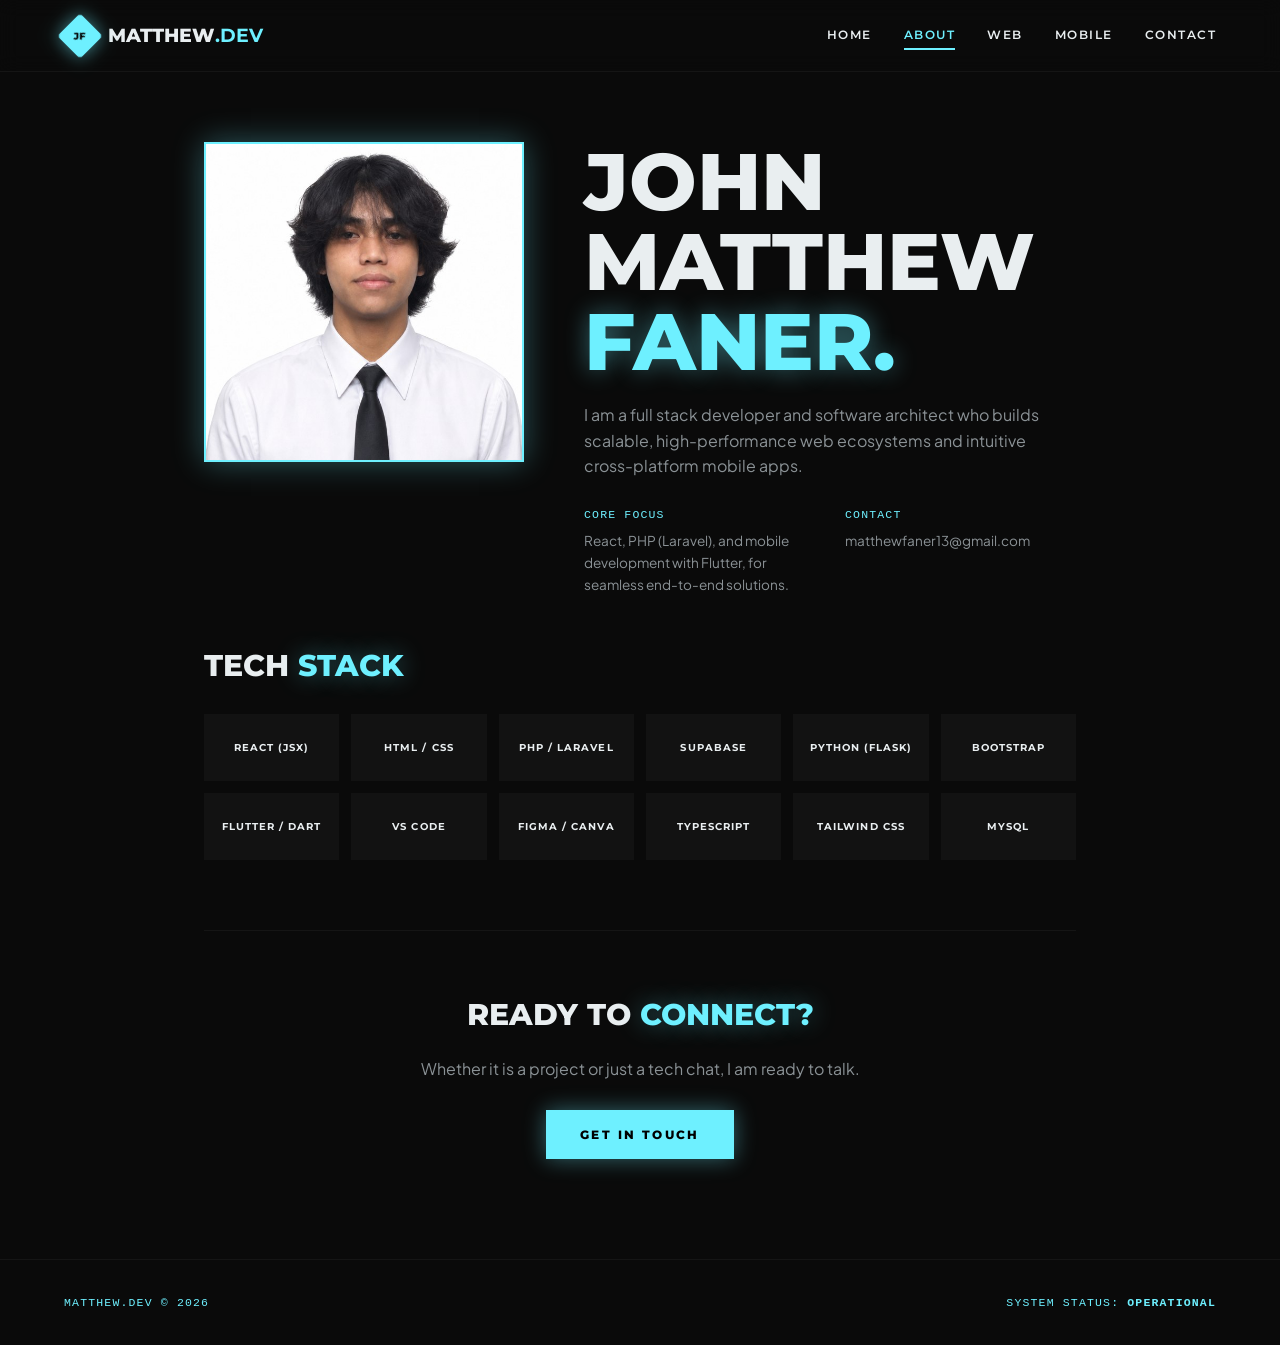
==== about.html @ 90d9ef7f "Initial portfolio" ====
<!doctype html><html lang="en"><head><meta charset="utf-8"><meta name="viewport" content="width=device-width,initial-scale=1"><title>About | Matthew.dev</title><link rel="preconnect" href="https://fonts.googleapis.com"><link href="https://fonts.googleapis.com/css2?family=Montserrat:wght@600;700;800&family=Plus+Jakarta+Sans:wght@400;600&display=swap" rel="stylesheet"><link rel="stylesheet" href="css/style.css"></head><body><main><div class="wrap"><div class="about"><img src="assets/profile.jpg" alt="John Matthew Faner"><div><h1>John Matthew <em>Faner.</em></h1><p>I am a full stack developer and software architect who builds scalable, high-performance web ecosystems and intuitive cross-platform mobile apps.</p><div class="two"><div><span class="mono">Core focus</span><p>React, PHP (Laravel), and mobile development with Flutter, for seamless end-to-end solutions.</p></div><div><span class="mono">Contact</span><p>matthewfaner13@gmail.com</p></div></div></div></div><h2>Tech <em>stack</em></h2><div class="stack"><div>React (JSX)</div><div>HTML / CSS</div><div>PHP / Laravel</div><div>Supabase</div><div>Python (Flask)</div><div>Bootstrap</div><div>Flutter / Dart</div><div>VS Code</div><div>Figma / Canva</div><div>TypeScript</div><div>Tailwind CSS</div><div>MySQL</div></div><div class="cta"><h2>Ready to <em>connect?</em></h2><p>Whether it is a project or just a tech chat, I am ready to talk.</p><a class="btn" href="contact.html">Get in touch</a></div></div></main><script src="js/main.js"></script></body></html>
---- css/style.css ----
:root{--c:#6ef0ff;--bg:#0a0a0a;--p:#121212;--t:#e9eef0;--m:#8b9296;--l:#1e2a2d}
*{box-sizing:border-box;margin:0}html{scroll-behavior:smooth}
body{background:var(--bg);color:var(--t);font:400 16px/1.6 'Plus Jakarta Sans',sans-serif}
h1,h2,h3,.logo,.btn,nav a{font-family:Montserrat,sans-serif}
a{color:inherit;text-decoration:none}:focus-visible{outline:2px solid var(--c);outline-offset:3px}
header{position:fixed;inset:0 0 auto;z-index:20;height:72px;display:flex;justify-content:space-between;align-items:center;padding:0 5vw;background:#0a0a0acc;backdrop-filter:blur(10px);border-bottom:1px solid #151515}
.logo{font-weight:800;font-size:1.2rem;display:flex;align-items:center;gap:12px}.logo b{color:var(--c)}
.logo i{width:32px;height:32px;background:var(--c);transform:rotate(45deg);display:grid;place-items:center;box-shadow:0 0 18px #6ef0ff88;border-radius:4px}
.logo i s{transform:rotate(-45deg);color:#000;font:800 .6rem Montserrat;text-decoration:none}
nav{display:flex;gap:2rem}nav a{font-size:.78rem;font-weight:600;letter-spacing:.12em;text-transform:uppercase;padding:4px 0;border-bottom:2px solid transparent;transition:.2s}
nav a:hover,nav a.on{color:var(--c);border-color:var(--c)}
main{padding-top:72px;min-height:100vh}.wrap{max-width:1000px;margin:auto;padding:0 5vw}
h1{font-size:clamp(2.6rem,7vw,5rem);font-weight:800;line-height:1;text-transform:uppercase}h1 em,h2 em{font-style:normal;color:var(--c);text-shadow:0 0 24px #6ef0ff66}
h2{font-size:1.9rem;font-weight:800;text-transform:uppercase;margin-bottom:1rem}
.btn{display:inline-block;background:var(--c);color:#000;border:0;padding:15px 34px;font-weight:800;font-size:.75rem;letter-spacing:.2em;text-transform:uppercase;cursor:pointer;box-shadow:0 0 22px #6ef0ff66;transition:.2s}.btn:hover{box-shadow:0 0 40px #6ef0ffcc;transform:translateY(-2px)}
.btn.o{background:var(--p);color:var(--c);border:1px solid var(--c)}
.mono,.tag{font:500 .72rem 'Courier New',monospace;color:var(--c);letter-spacing:.1em;text-transform:uppercase}
.split{position:relative;display:grid;grid-template-columns:1fr 1fr;padding:0 4vw 120px}
.split:before{content:"";position:absolute;left:50%;top:0;bottom:0;width:2px;background:var(--c);box-shadow:0 0 14px var(--c)}
.col{padding:40px 2vw}.col:first-child{padding-right:190px}.col:last-child{padding-left:190px}
.col>h2{font-size:.95rem;letter-spacing:.2em;color:var(--c)}
.card{display:block;background:var(--p);border:1px solid #1a1a1a;padding:28px;margin-bottom:28px;opacity:.5;transition:.3s}
.split:hover .card{opacity:.3}.split .card:hover,.split .card:focus-visible{opacity:1;border-color:var(--c);box-shadow:0 0 30px #6ef0ff33;transform:translateY(-4px)}
.card h3{font-size:1.6rem;font-weight:800;text-transform:uppercase;margin:14px 0 6px}.card p{color:var(--m);font-size:.9rem}
.mock{height:150px;margin:18px 0;background:linear-gradient(135deg,#0d1c1f,#050505);border:1px solid var(--l);display:grid;place-items:center;font:800 1.3rem Montserrat;color:#6ef0ff40;text-transform:uppercase;transition:.3s}
.card:hover .mock{color:var(--c);border-color:var(--c)}
.chips{display:flex;gap:8px;flex-wrap:wrap}.chips span{border:1px solid #2a2a2a;padding:3px 10px;font-size:.68rem;color:var(--m);letter-spacing:.08em}
.me{position:fixed;z-index:10;left:50%;top:50%;transform:translate(-50%,-45%);width:290px;background:#0a0a0a;border:2px solid var(--c);box-shadow:0 0 40px #6ef0ff55,inset 0 0 30px #6ef0ff18;padding:26px;text-align:center}
.me img{width:104px;height:104px;border-radius:50%;object-fit:cover;border:3px solid var(--c);box-shadow:0 0 18px #6ef0ff88}
.me h3{font-size:1.1rem;font-weight:800;text-transform:uppercase;margin:12px 0 2px}.me h3 em{font-style:normal;color:var(--c)}
.me ul{list-style:none;text-align:left;font-size:.8rem;color:#c9d0d3;margin:16px 0;display:grid;gap:8px}.me .btn{width:100%;padding:13px}
.about{display:grid;grid-template-columns:320px 1fr;gap:60px;padding:70px 0 40px;align-items:start}
.about img{width:100%;aspect-ratio:1;object-fit:cover;border:2px solid var(--c);box-shadow:0 0 30px #6ef0ff55}
.about p{color:var(--m);margin:20px 0}.two{display:grid;grid-template-columns:1fr 1fr;gap:30px}.two p{font-size:.85rem;margin:6px 0}
.stack{display:grid;grid-template-columns:repeat(auto-fill,minmax(130px,1fr));gap:12px;margin:24px 0 70px}
.stack div{background:var(--p);padding:26px 8px;text-align:center;font:700 .65rem Montserrat;letter-spacing:.1em;text-transform:uppercase;border:1px solid transparent;transition:.2s}
.stack div:hover{border-color:var(--c);color:var(--c);box-shadow:0 0 20px #6ef0ff33}
.cta{text-align:center;padding:60px 0 100px;border-top:1px solid #151515}.cta p{color:var(--m);margin:12px 0 28px}
.ph{padding:90px 0 50px;background:linear-gradient(#0d1c1f,#0a0a0a)}.ph p{max-width:560px;color:#aab2b5;margin-top:20px}
.tag{background:var(--c);color:#000;padding:3px 10px;display:inline-block;margin-bottom:14px}
.meta{display:grid;grid-template-columns:repeat(4,1fr);gap:20px;padding:36px 0;border-block:1px solid #151515}.meta b{display:block;font:700 1rem Montserrat;text-transform:uppercase}
.scope{display:grid;grid-template-columns:1fr 300px;gap:60px;padding:60px 0}.scope p{color:var(--m);margin-bottom:18px}
.scope li{list-style:none;padding:6px 0 6px 26px;position:relative;color:#bcc3c6;font-size:.9rem}.scope li:before{content:"✓";position:absolute;left:0;color:var(--c)}
.arch{border:1px solid var(--l);padding:22px;margin-bottom:20px}.arch div{display:flex;justify-content:space-between;padding:10px 0;font:700 .85rem Montserrat;text-transform:uppercase}
.pn{display:flex;justify-content:space-between;padding:30px 0;border-top:1px solid #151515;font:700 .7rem Montserrat;letter-spacing:.15em}.pn a:hover{color:var(--c)}
.ct{display:grid;grid-template-columns:1fr 1fr;gap:80px;padding:90px 0;align-items:center}
.ct p{color:var(--m);margin:24px 0}.ln{display:flex;gap:18px;align-items:center;margin:20px 0}.ln i{width:56px;height:56px;background:var(--p);display:grid;place-items:center;color:var(--c);font:800 1rem Montserrat;font-style:normal}.ln span{display:block}.ln b{font:600 1.1rem Montserrat}
form{border:1px solid var(--l);padding:46px;display:grid;gap:22px;box-shadow:inset 0 0 40px #6ef0ff0a}
label{display:grid;gap:8px}input,textarea{background:#141414;border:0;border-bottom:2px solid transparent;color:var(--t);padding:15px;font:600 .8rem 'Plus Jakarta Sans';letter-spacing:.08em;transition:.2s}input:focus,textarea:focus{outline:0;border-color:var(--c);background:#171c1d}
footer{border-top:1px solid #151515;padding:36px 5vw;display:flex;justify-content:space-between;flex-wrap:wrap;gap:12px;color:#5d6468}.ok{color:var(--c)}
@media(max-width:1000px){.wrap.ct{padding-inline:5vw}.split{grid-template-columns:1fr}.split:before{display:none}.col:first-child,.col:last-child{padding:20px 0}.me{position:static;transform:none;margin:100px auto 10px}.card,.split:hover .card{opacity:1}.about,.scope,.ct{grid-template-columns:1fr}.meta{grid-template-columns:1fr 1fr}nav{gap:1rem}.logo span{display:none}}
@media(prefers-reduced-motion:reduce){*{transition:none!important}}
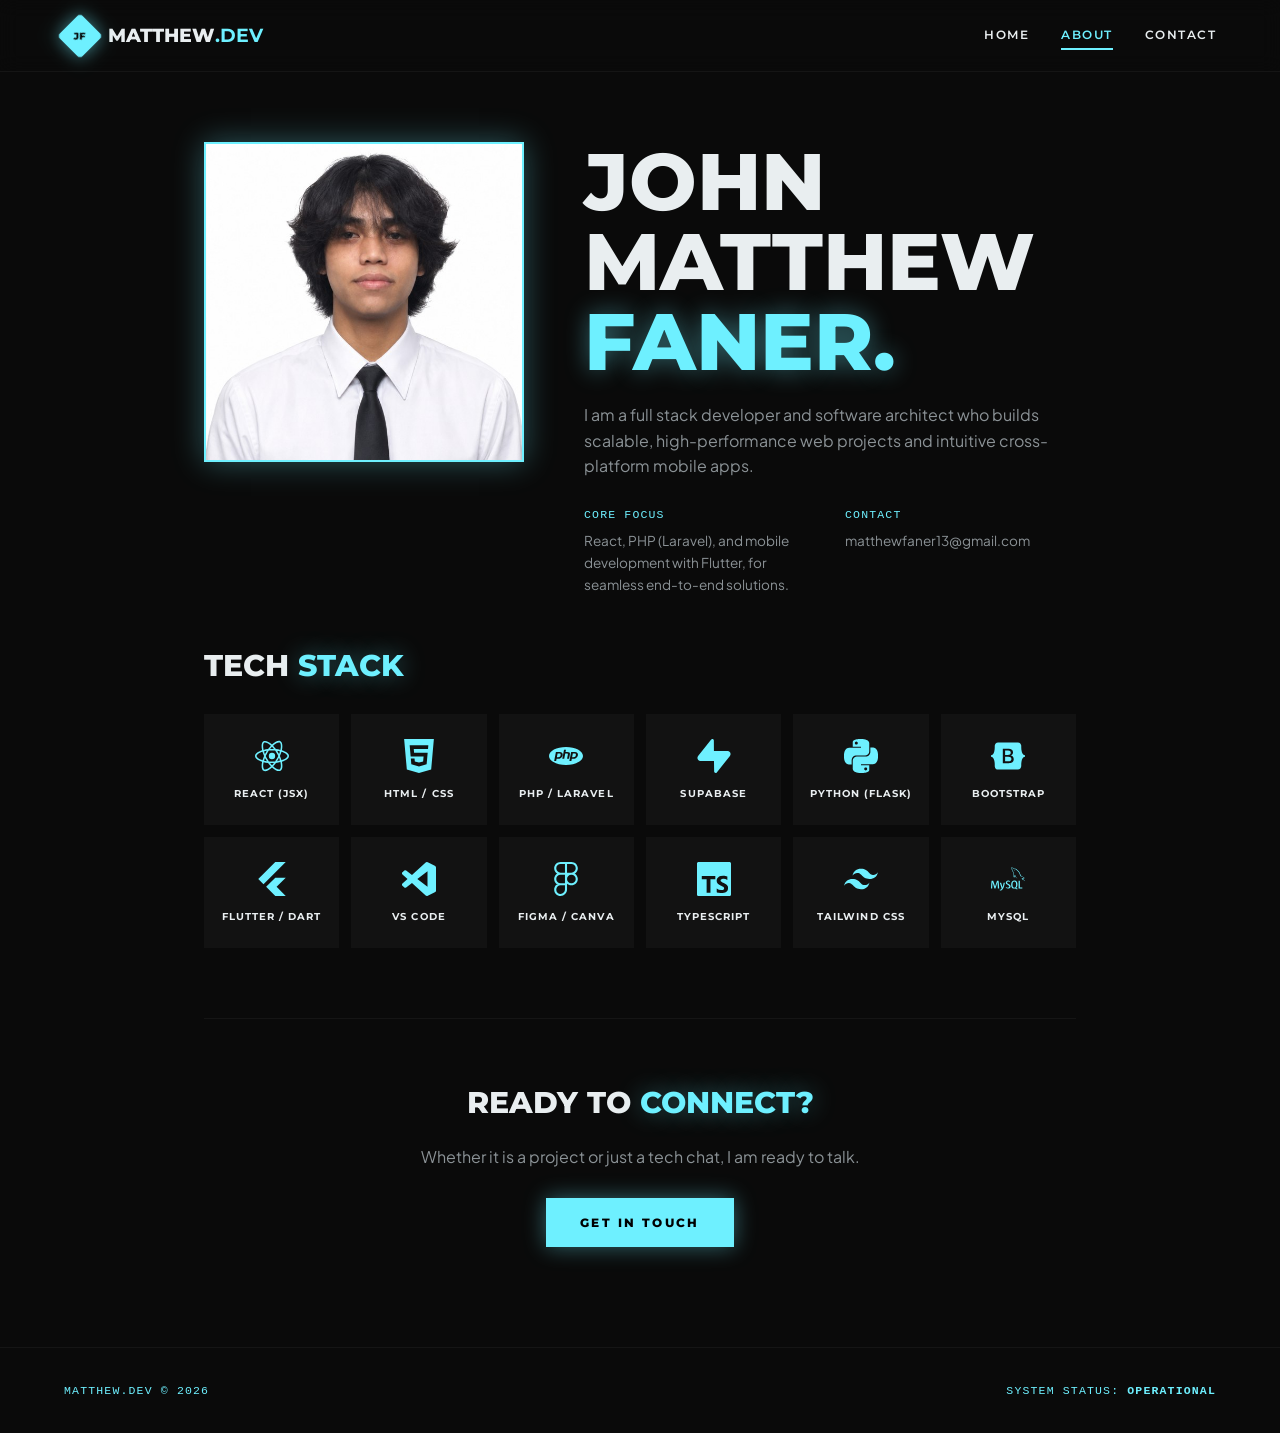
==== commit 3bdf6477: "Add iPhone frames, project images, update project details" ====
--- a/about.html
+++ b/about.html
@@ -1 +1 @@
-<!doctype html><html lang="en"><head><meta charset="utf-8"><meta name="viewport" content="width=device-width,initial-scale=1"><title>About | Matthew.dev</title><link rel="preconnect" href="https://fonts.googleapis.com"><link href="https://fonts.googleapis.com/css2?family=Montserrat:wght@600;700;800&family=Plus+Jakarta+Sans:wght@400;600&display=swap" rel="stylesheet"><link rel="stylesheet" href="css/style.css"></head><body><main><div class="wrap"><div class="about"><img src="assets/profile.jpg" alt="John Matthew Faner"><div><h1>John Matthew <em>Faner.</em></h1><p>I am a full stack developer and software architect who builds scalable, high-performance web ecosystems and intuitive cross-platform mobile apps.</p><div class="two"><div><span class="mono">Core focus</span><p>React, PHP (Laravel), and mobile development with Flutter, for seamless end-to-end solutions.</p></div><div><span class="mono">Contact</span><p>matthewfaner13@gmail.com</p></div></div></div></div><h2>Tech <em>stack</em></h2><div class="stack"><div>React (JSX)</div><div>HTML / CSS</div><div>PHP / Laravel</div><div>Supabase</div><div>Python (Flask)</div><div>Bootstrap</div><div>Flutter / Dart</div><div>VS Code</div><div>Figma / Canva</div><div>TypeScript</div><div>Tailwind CSS</div><div>MySQL</div></div><div class="cta"><h2>Ready to <em>connect?</em></h2><p>Whether it is a project or just a tech chat, I am ready to talk.</p><a class="btn" href="contact.html">Get in touch</a></div></div></main><script src="js/main.js"></script></body></html>+<!doctype html><html lang="en"><head><meta charset="utf-8"><meta name="viewport" content="width=device-width,initial-scale=1"><title>About | Matthew.dev</title><link rel="preconnect" href="https://fonts.googleapis.com"><link href="https://fonts.googleapis.com/css2?family=Montserrat:wght@600;700;800&family=Plus+Jakarta+Sans:wght@400;600&display=swap" rel="stylesheet"><link rel="stylesheet" href="css/style.css"></head><body><main><div class="wrap"><div class="about"><img src="assets/profile.jpg" alt="John Matthew Faner"><div><h1>John Matthew <em>Faner.</em></h1><p>I am a full stack developer and software architect who builds scalable, high-performance web projects and intuitive cross-platform mobile apps.</p><div class="two"><div><span class="mono">Core focus</span><p>React, PHP (Laravel), and mobile development with Flutter, for seamless end-to-end solutions.</p></div><div><span class="mono">Contact</span><p>matthewfaner13@gmail.com</p></div></div></div></div><h2>Tech <em>stack</em></h2><div class="stack"><div><img src="assets/icons/react.svg" alt="" width="34" height="34">React (JSX)</div><div><img src="assets/icons/html5.svg" alt="" width="34" height="34">HTML / CSS</div><div><img src="assets/icons/php.svg" alt="" width="34" height="34">PHP / Laravel</div><div><img src="assets/icons/supabase.svg" alt="" width="34" height="34">Supabase</div><div><img src="assets/icons/python.svg" alt="" width="34" height="34">Python (Flask)</div><div><img src="assets/icons/bootstrap.svg" alt="" width="34" height="34">Bootstrap</div><div><img src="assets/icons/flutter.svg" alt="" width="34" height="34">Flutter / Dart</div><div><img src="assets/icons/vscode.svg" alt="" width="34" height="34">VS Code</div><div><img src="assets/icons/figma.svg" alt="" width="34" height="34">Figma / Canva</div><div><img src="assets/icons/typescript.svg" alt="" width="34" height="34">TypeScript</div><div><img src="assets/icons/tailwindcss.svg" alt="" width="34" height="34">Tailwind CSS</div><div><img src="assets/icons/mysql.svg" alt="" width="34" height="34">MySQL</div></div><div class="cta"><h2>Ready to <em>connect?</em></h2><p>Whether it is a project or just a tech chat, I am ready to talk.</p><a class="btn" href="contact.html">Get in touch</a></div></div></main><script src="js/main.js"></script></body></html>
--- a/css/style.css
+++ b/css/style.css
@@ -22,8 +22,8 @@
 .card{display:block;background:var(--p);border:1px solid #1a1a1a;padding:28px;margin-bottom:28px;opacity:.5;transition:.3s}
 .split:hover .card{opacity:.3}.split .card:hover,.split .card:focus-visible{opacity:1;border-color:var(--c);box-shadow:0 0 30px #6ef0ff33;transform:translateY(-4px)}
 .card h3{font-size:1.6rem;font-weight:800;text-transform:uppercase;margin:14px 0 6px}.card p{color:var(--m);font-size:.9rem}
-.mock{height:150px;margin:18px 0;background:linear-gradient(135deg,#0d1c1f,#050505);border:1px solid var(--l);display:grid;place-items:center;font:800 1.3rem Montserrat;color:#6ef0ff40;text-transform:uppercase;transition:.3s}
-.card:hover .mock{color:var(--c);border-color:var(--c)}
+.mock{position:relative;overflow:hidden;height:150px;margin:18px 0;background:linear-gradient(135deg,#0d1c1f,#050505);border:1px solid var(--l);display:grid;place-items:center;font:800 1.3rem Montserrat;color:#6ef0ff40;text-transform:uppercase;transition:.3s}
+.mock img{position:absolute;inset:0;width:100%;height:100%;object-fit:cover;opacity:.55;transition:.3s}.card:hover .mock img{opacity:1}.card:hover .mock{color:var(--c);border-color:var(--c)}
 .chips{display:flex;gap:8px;flex-wrap:wrap}.chips span{border:1px solid #2a2a2a;padding:3px 10px;font-size:.68rem;color:var(--m);letter-spacing:.08em}
 .me{position:fixed;z-index:10;left:50%;top:50%;transform:translate(-50%,-45%);width:290px;background:#0a0a0a;border:2px solid var(--c);box-shadow:0 0 40px #6ef0ff55,inset 0 0 30px #6ef0ff18;padding:26px;text-align:center}
 .me img{width:104px;height:104px;border-radius:50%;object-fit:cover;border:3px solid var(--c);box-shadow:0 0 18px #6ef0ff88}
@@ -33,10 +33,10 @@
 .about img{width:100%;aspect-ratio:1;object-fit:cover;border:2px solid var(--c);box-shadow:0 0 30px #6ef0ff55}
 .about p{color:var(--m);margin:20px 0}.two{display:grid;grid-template-columns:1fr 1fr;gap:30px}.two p{font-size:.85rem;margin:6px 0}
 .stack{display:grid;grid-template-columns:repeat(auto-fill,minmax(130px,1fr));gap:12px;margin:24px 0 70px}
-.stack div{background:var(--p);padding:26px 8px;text-align:center;font:700 .65rem Montserrat;letter-spacing:.1em;text-transform:uppercase;border:1px solid transparent;transition:.2s}
-.stack div:hover{border-color:var(--c);color:var(--c);box-shadow:0 0 20px #6ef0ff33}
+.stack div{display:grid;justify-items:center;gap:14px;background:var(--p);padding:24px 8px;text-align:center;font:700 .65rem Montserrat;letter-spacing:.1em;text-transform:uppercase;border:1px solid transparent;transition:.2s}
+.stack img{width:34px;height:34px}.ln:hover b{color:var(--c)}.stack div:hover{border-color:var(--c);color:var(--c);box-shadow:0 0 20px #6ef0ff33}
 .cta{text-align:center;padding:60px 0 100px;border-top:1px solid #151515}.cta p{color:var(--m);margin:12px 0 28px}
-.ph{padding:90px 0 50px;background:linear-gradient(#0d1c1f,#0a0a0a)}.ph p{max-width:560px;color:#aab2b5;margin-top:20px}
+.ph{position:relative;overflow:hidden;min-height:440px;display:flex;align-items:flex-end;padding:90px 0 50px;background:linear-gradient(#0d1c1f,#0a0a0a)}.ph>img{position:absolute;inset:0;width:100%;height:100%;object-fit:cover;object-position:top;opacity:.4}.ph:after{content:"";position:absolute;inset:0;background:linear-gradient(#0a0a0a55,#0a0a0a 95%)}.ph .wrap{position:relative;z-index:1;width:100%}.ph p{max-width:560px;color:#aab2b5;margin-top:20px}
 .tag{background:var(--c);color:#000;padding:3px 10px;display:inline-block;margin-bottom:14px}
 .meta{display:grid;grid-template-columns:repeat(4,1fr);gap:20px;padding:36px 0;border-block:1px solid #151515}.meta b{display:block;font:700 1rem Montserrat;text-transform:uppercase}
 .scope{display:grid;grid-template-columns:1fr 300px;gap:60px;padding:60px 0}.scope p{color:var(--m);margin-bottom:18px}
@@ -50,3 +50,11 @@
 footer{border-top:1px solid #151515;padding:36px 5vw;display:flex;justify-content:space-between;flex-wrap:wrap;gap:12px;color:#5d6468}.ok{color:var(--c)}
 @media(max-width:1000px){.wrap.ct{padding-inline:5vw}.split{grid-template-columns:1fr}.split:before{display:none}.col:first-child,.col:last-child{padding:20px 0}.me{position:static;transform:none;margin:100px auto 10px}.card,.split:hover .card{opacity:1}.about,.scope,.ct{grid-template-columns:1fr}.meta{grid-template-columns:1fr 1fr}nav{gap:1rem}.logo span{display:none}}
 @media(prefers-reduced-motion:reduce){*{transition:none!important}}
+.phone{width:210px;aspect-ratio:9/19;margin:22px auto;border:7px solid #1c1c1e;border-radius:38px;background:#000;position:relative;overflow:hidden;box-shadow:0 0 0 2px #2c3a3d,0 0 30px #6ef0ff22;transition:.3s}
+.phone:before{content:"";position:absolute;top:8px;left:50%;transform:translateX(-50%);width:62px;height:18px;background:#000;border-radius:12px;z-index:3}
+.phone:after{content:"";position:absolute;bottom:6px;left:50%;transform:translateX(-50%);width:70px;height:4px;background:#ffffff80;border-radius:4px;z-index:3}
+.screen{position:absolute;inset:0;display:grid;place-items:center;background:linear-gradient(160deg,#0d1c1f,#050505);font:800 .9rem Montserrat;color:#6ef0ff40;text-transform:uppercase}
+.screen img{position:absolute;inset:0;width:100%;height:100%;object-fit:cover;object-position:top}
+.card:hover .phone{box-shadow:0 0 0 2px var(--c),0 0 40px #6ef0ff55}
+.ph.mob{padding:100px 0 60px}.ph.mob .wrap{display:flex;justify-content:space-between;align-items:center;gap:40px}.ph.mob .phone{width:230px;margin:0;flex:none}
+@media(max-width:700px){.ph.mob .wrap{flex-direction:column;align-items:flex-start}}
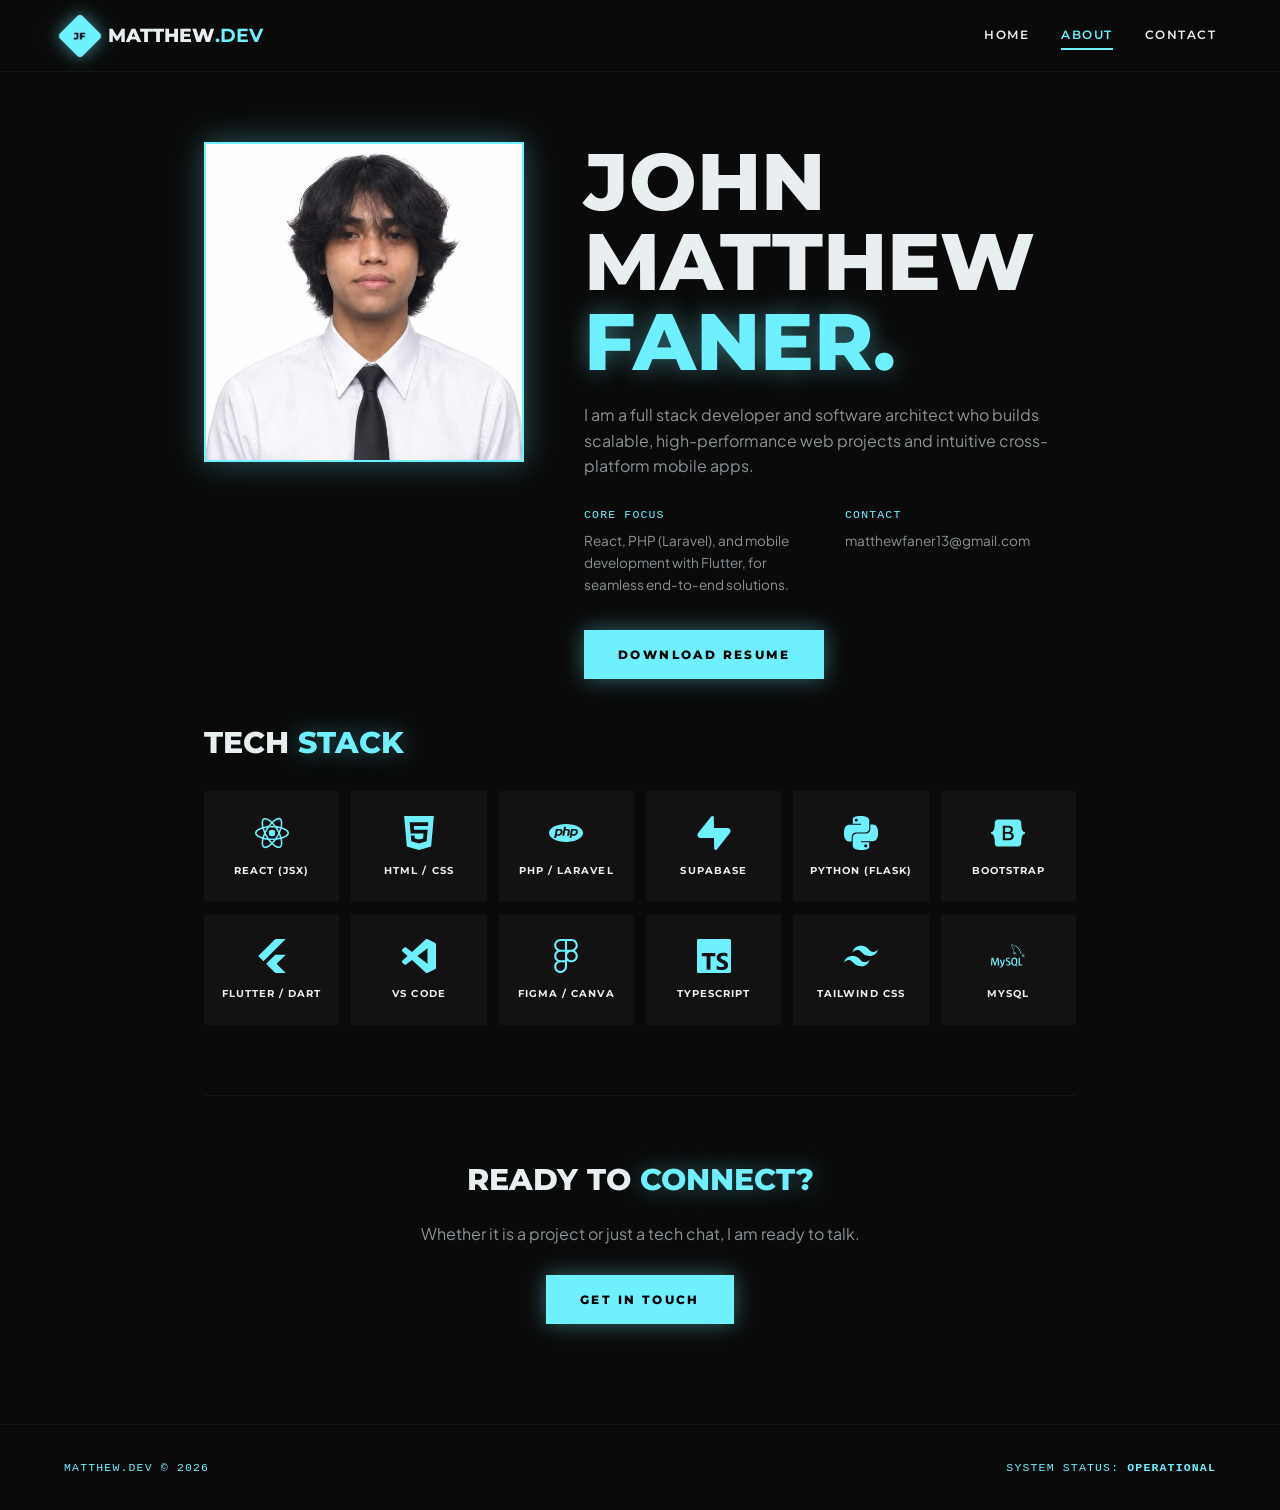
==== commit 608d54f5: "Add resume download button" ====
--- a/about.html
+++ b/about.html
@@ -1 +1 @@
-<!doctype html><html lang="en"><head><meta charset="utf-8"><meta name="viewport" content="width=device-width,initial-scale=1"><title>About | Matthew.dev</title><link rel="preconnect" href="https://fonts.googleapis.com"><link href="https://fonts.googleapis.com/css2?family=Montserrat:wght@600;700;800&family=Plus+Jakarta+Sans:wght@400;600&display=swap" rel="stylesheet"><link rel="stylesheet" href="css/style.css"></head><body><main><div class="wrap"><div class="about"><img src="assets/profile.jpg" alt="John Matthew Faner"><div><h1>John Matthew <em>Faner.</em></h1><p>I am a full stack developer and software architect who builds scalable, high-performance web projects and intuitive cross-platform mobile apps.</p><div class="two"><div><span class="mono">Core focus</span><p>React, PHP (Laravel), and mobile development with Flutter, for seamless end-to-end solutions.</p></div><div><span class="mono">Contact</span><p>matthewfaner13@gmail.com</p></div></div></div></div><h2>Tech <em>stack</em></h2><div class="stack"><div><img src="assets/icons/react.svg" alt="" width="34" height="34">React (JSX)</div><div><img src="assets/icons/html5.svg" alt="" width="34" height="34">HTML / CSS</div><div><img src="assets/icons/php.svg" alt="" width="34" height="34">PHP / Laravel</div><div><img src="assets/icons/supabase.svg" alt="" width="34" height="34">Supabase</div><div><img src="assets/icons/python.svg" alt="" width="34" height="34">Python (Flask)</div><div><img src="assets/icons/bootstrap.svg" alt="" width="34" height="34">Bootstrap</div><div><img src="assets/icons/flutter.svg" alt="" width="34" height="34">Flutter / Dart</div><div><img src="assets/icons/vscode.svg" alt="" width="34" height="34">VS Code</div><div><img src="assets/icons/figma.svg" alt="" width="34" height="34">Figma / Canva</div><div><img src="assets/icons/typescript.svg" alt="" width="34" height="34">TypeScript</div><div><img src="assets/icons/tailwindcss.svg" alt="" width="34" height="34">Tailwind CSS</div><div><img src="assets/icons/mysql.svg" alt="" width="34" height="34">MySQL</div></div><div class="cta"><h2>Ready to <em>connect?</em></h2><p>Whether it is a project or just a tech chat, I am ready to talk.</p><a class="btn" href="contact.html">Get in touch</a></div></div></main><script src="js/main.js"></script></body></html>+<!doctype html><html lang="en"><head><meta charset="utf-8"><meta name="viewport" content="width=device-width,initial-scale=1"><title>About | Matthew.dev</title><link rel="preconnect" href="https://fonts.googleapis.com"><link href="https://fonts.googleapis.com/css2?family=Montserrat:wght@600;700;800&family=Plus+Jakarta+Sans:wght@400;600&display=swap" rel="stylesheet"><link rel="stylesheet" href="css/style.css"></head><body><main><div class="wrap"><div class="about"><img src="assets/profile.jpg" alt="John Matthew Faner"><div><h1>John Matthew <em>Faner.</em></h1><p>I am a full stack developer and software architect who builds scalable, high-performance web projects and intuitive cross-platform mobile apps.</p><div class="two"><div><span class="mono">Core focus</span><p>React, PHP (Laravel), and mobile development with Flutter, for seamless end-to-end solutions.</p></div><div><span class="mono">Contact</span><p>matthewfaner13@gmail.com</p></div></div><a class="btn" style="margin-top:28px" href="assets/resume.pdf" download="John-Matthew-Faner-Resume.pdf">Download resume</a></div></div><h2>Tech <em>stack</em></h2><div class="stack"><div><img src="assets/icons/react.svg" alt="" width="34" height="34">React (JSX)</div><div><img src="assets/icons/html5.svg" alt="" width="34" height="34">HTML / CSS</div><div><img src="assets/icons/php.svg" alt="" width="34" height="34">PHP / Laravel</div><div><img src="assets/icons/supabase.svg" alt="" width="34" height="34">Supabase</div><div><img src="assets/icons/python.svg" alt="" width="34" height="34">Python (Flask)</div><div><img src="assets/icons/bootstrap.svg" alt="" width="34" height="34">Bootstrap</div><div><img src="assets/icons/flutter.svg" alt="" width="34" height="34">Flutter / Dart</div><div><img src="assets/icons/vscode.svg" alt="" width="34" height="34">VS Code</div><div><img src="assets/icons/figma.svg" alt="" width="34" height="34">Figma / Canva</div><div><img src="assets/icons/typescript.svg" alt="" width="34" height="34">TypeScript</div><div><img src="assets/icons/tailwindcss.svg" alt="" width="34" height="34">Tailwind CSS</div><div><img src="assets/icons/mysql.svg" alt="" width="34" height="34">MySQL</div></div><div class="cta"><h2>Ready to <em>connect?</em></h2><p>Whether it is a project or just a tech chat, I am ready to talk.</p><a class="btn" href="contact.html">Get in touch</a></div></div></main><script src="js/main.js"></script></body></html>
--- a/css/style.css
+++ b/css/style.css
@@ -38,7 +38,7 @@
 .cta{text-align:center;padding:60px 0 100px;border-top:1px solid #151515}.cta p{color:var(--m);margin:12px 0 28px}
 .ph{position:relative;overflow:hidden;min-height:440px;display:flex;align-items:flex-end;padding:90px 0 50px;background:linear-gradient(#0d1c1f,#0a0a0a)}.ph>img{position:absolute;inset:0;width:100%;height:100%;object-fit:cover;object-position:top;opacity:.4}.ph:after{content:"";position:absolute;inset:0;background:linear-gradient(#0a0a0a55,#0a0a0a 95%)}.ph .wrap{position:relative;z-index:1;width:100%}.ph p{max-width:560px;color:#aab2b5;margin-top:20px}
 .tag{background:var(--c);color:#000;padding:3px 10px;display:inline-block;margin-bottom:14px}
-.meta{display:grid;grid-template-columns:repeat(4,1fr);gap:20px;padding:36px 0;border-block:1px solid #151515}.meta b{display:block;font:700 1rem Montserrat;text-transform:uppercase}
+.meta{display:grid;grid-template-columns:repeat(3,1fr);gap:20px;padding:36px 0;border-block:1px solid #151515}.meta b{display:block;font:700 1rem Montserrat;text-transform:uppercase}
 .scope{display:grid;grid-template-columns:1fr 300px;gap:60px;padding:60px 0}.scope p{color:var(--m);margin-bottom:18px}
 .scope li{list-style:none;padding:6px 0 6px 26px;position:relative;color:#bcc3c6;font-size:.9rem}.scope li:before{content:"✓";position:absolute;left:0;color:var(--c)}
 .arch{border:1px solid var(--l);padding:22px;margin-bottom:20px}.arch div{display:flex;justify-content:space-between;padding:10px 0;font:700 .85rem Montserrat;text-transform:uppercase}
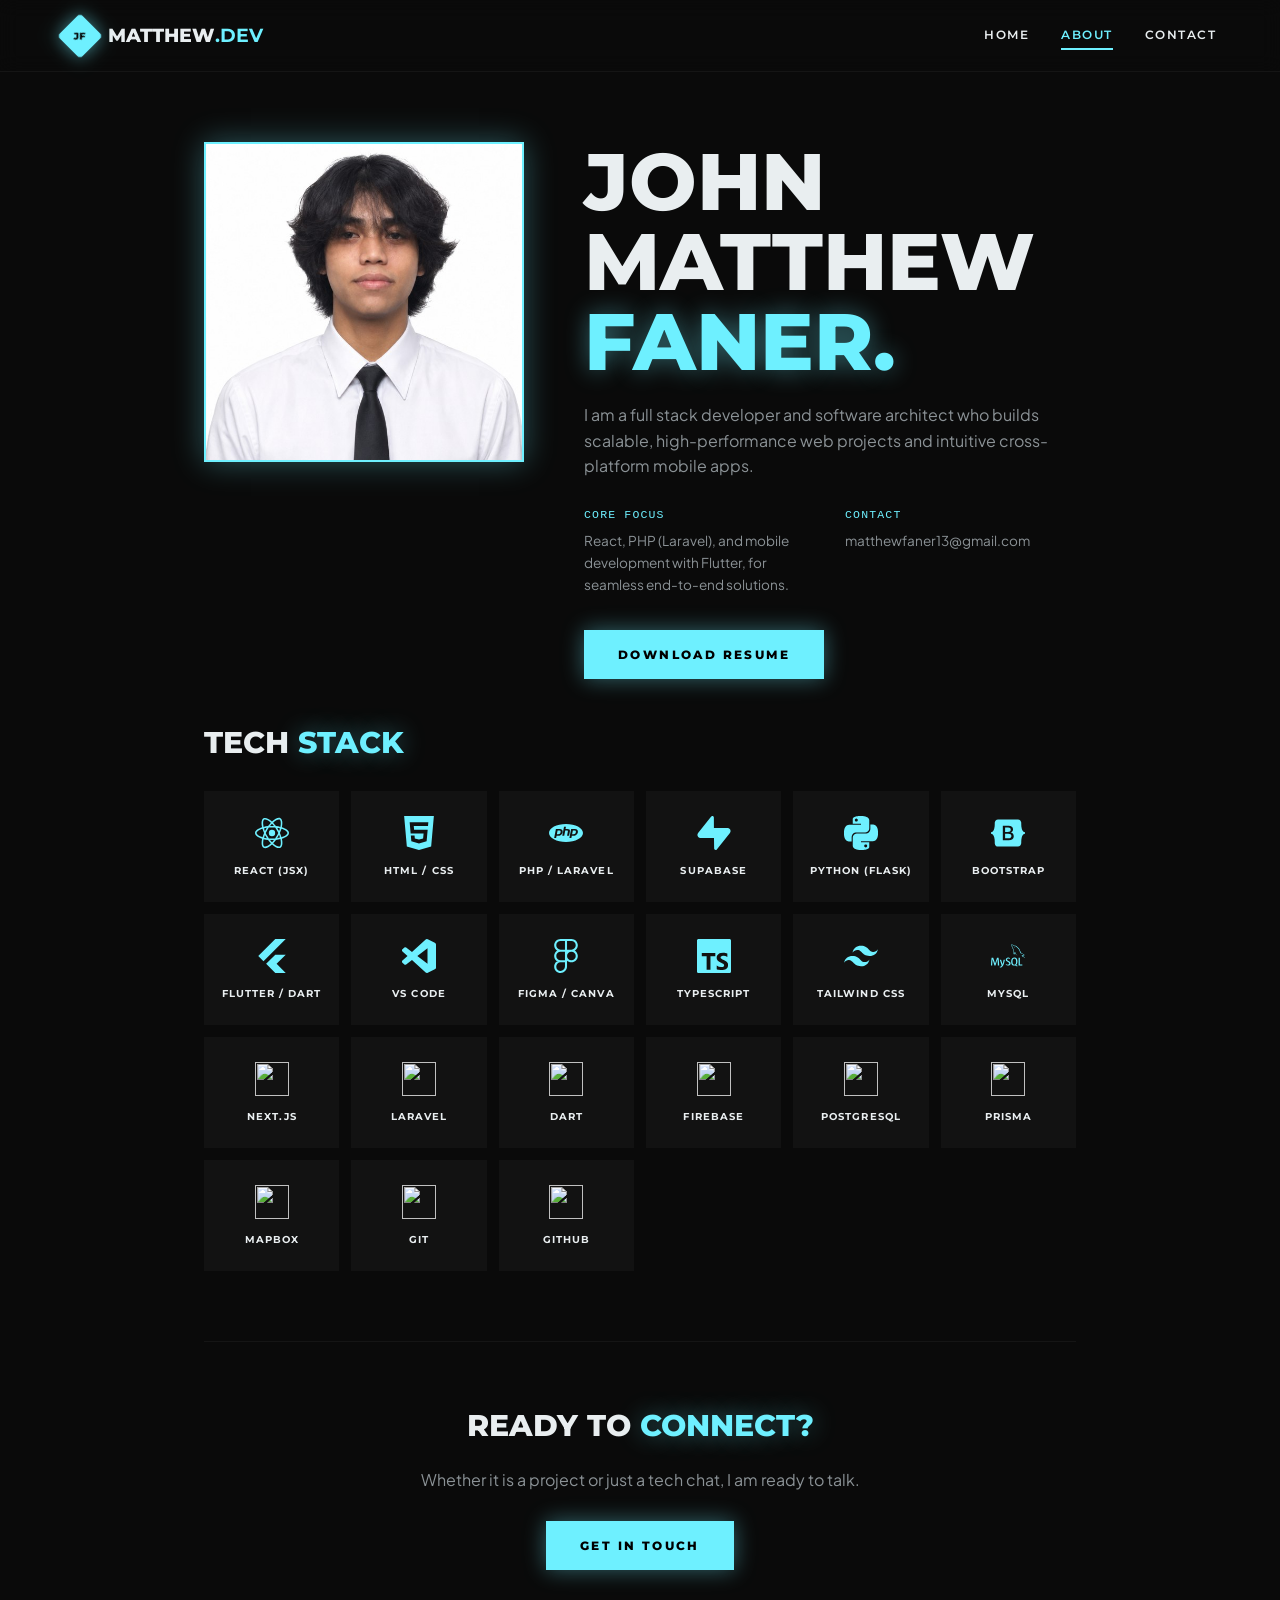
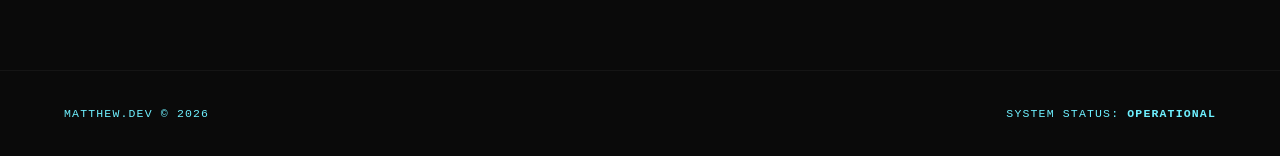
==== commit a6a8b81f: "Fix about tech stack grid, add more logos" ====
--- a/about.html
+++ b/about.html
@@ -1 +1,31 @@
-<!doctype html><html lang="en"><head><meta charset="utf-8"><meta name="viewport" content="width=device-width,initial-scale=1"><title>About | Matthew.dev</title><link rel="preconnect" href="https://fonts.googleapis.com"><link href="https://fonts.googleapis.com/css2?family=Montserrat:wght@600;700;800&family=Plus+Jakarta+Sans:wght@400;600&display=swap" rel="stylesheet"><link rel="stylesheet" href="css/style.css"></head><body><main><div class="wrap"><div class="about"><img src="assets/profile.jpg" alt="John Matthew Faner"><div><h1>John Matthew <em>Faner.</em></h1><p>I am a full stack developer and software architect who builds scalable, high-performance web projects and intuitive cross-platform mobile apps.</p><div class="two"><div><span class="mono">Core focus</span><p>React, PHP (Laravel), and mobile development with Flutter, for seamless end-to-end solutions.</p></div><div><span class="mono">Contact</span><p>matthewfaner13@gmail.com</p></div></div><a class="btn" style="margin-top:28px" href="assets/resume.pdf" download="John-Matthew-Faner-Resume.pdf">Download resume</a></div></div><h2>Tech <em>stack</em></h2><div class="stack"><div><img src="assets/icons/react.svg" alt="" width="34" height="34">React (JSX)</div><div><img src="assets/icons/html5.svg" alt="" width="34" height="34">HTML / CSS</div><div><img src="assets/icons/php.svg" alt="" width="34" height="34">PHP / Laravel</div><div><img src="assets/icons/supabase.svg" alt="" width="34" height="34">Supabase</div><div><img src="assets/icons/python.svg" alt="" width="34" height="34">Python (Flask)</div><div><img src="assets/icons/bootstrap.svg" alt="" width="34" height="34">Bootstrap</div><div><img src="assets/icons/flutter.svg" alt="" width="34" height="34">Flutter / Dart</div><div><img src="assets/icons/vscode.svg" alt="" width="34" height="34">VS Code</div><div><img src="assets/icons/figma.svg" alt="" width="34" height="34">Figma / Canva</div><div><img src="assets/icons/typescript.svg" alt="" width="34" height="34">TypeScript</div><div><img src="assets/icons/tailwindcss.svg" alt="" width="34" height="34">Tailwind CSS</div><div><img src="assets/icons/mysql.svg" alt="" width="34" height="34">MySQL</div></div><div class="cta"><h2>Ready to <em>connect?</em></h2><p>Whether it is a project or just a tech chat, I am ready to talk.</p><a class="btn" href="contact.html">Get in touch</a></div></div></main><script src="js/main.js"></script></body></html>+<!doctype html><html lang="en"><head><meta charset="utf-8"><meta name="viewport" content="width=device-width,initial-scale=1"><title>About | Matthew.dev</title><link rel="preconnect" href="https://fonts.googleapis.com"><link href="https://fonts.googleapis.com/css2?family=Montserrat:wght@600;700;800&family=Plus+Jakarta+Sans:wght@400;600&display=swap" rel="stylesheet"><link rel="stylesheet" href="css/style.css"><link rel="icon" type="image/svg+xml" href="assets/favicon.svg">
+    <meta name="theme-color" content="#0a0a0a">
+    <meta name="description" content="Portfolio of John Matthew Faner, a full stack developer building web and mobile apps.">
+    <meta property="og:type" content="website">
+    <meta property="og:title" content="John Matthew Faner | Full Stack Developer">
+    <meta property="og:description" content="Web and mobile projects built with React, Next.js, Laravel and Flutter.">
+    <meta property="og:image" content="https://jmatthew0.github.io/Portfolio/assets/profile.jpg">
+    <meta property="og:url" content="https://jmatthew0.github.io/Portfolio/">
+    <meta name="twitter:card" content="summary"></head><body><main><div class="wrap"><div class="about"><img src="assets/profile.jpg" alt="John Matthew Faner"><div><h1>John Matthew <em>Faner.</em></h1><p>I am a full stack developer and software architect who builds scalable, high-performance web projects and intuitive cross-platform mobile apps.</p><div class="two"><div><span class="mono">Core focus</span><p>React, PHP (Laravel), and mobile development with Flutter, for seamless end-to-end solutions.</p></div><div><span class="mono">Contact</span><p>matthewfaner13@gmail.com</p></div></div><a class="btn" style="margin-top:28px" href="assets/resume.pdf" download="John-Matthew-Faner-Resume.pdf">Download resume</a></div></div><h2>Tech <em>stack</em></h2><div class="stack">
+<div><img src="assets/icons/react.svg" alt="" width="34" height="34">React (JSX)</div>
+<div><img src="assets/icons/html5.svg" alt="" width="34" height="34">HTML / CSS</div>
+<div><img src="assets/icons/php.svg" alt="" width="34" height="34">PHP / Laravel</div>
+<div><img src="assets/icons/supabase.svg" alt="" width="34" height="34">Supabase</div>
+<div><img src="assets/icons/python.svg" alt="" width="34" height="34">Python (Flask)</div>
+<div><img src="assets/icons/bootstrap.svg" alt="" width="34" height="34">Bootstrap</div>
+<div><img src="assets/icons/flutter.svg" alt="" width="34" height="34">Flutter / Dart</div>
+<div><img src="assets/icons/vscode.svg" alt="" width="34" height="34">VS Code</div>
+<div><img src="assets/icons/figma.svg" alt="" width="34" height="34">Figma / Canva</div>
+<div><img src="assets/icons/typescript.svg" alt="" width="34" height="34">TypeScript</div>
+<div><img src="assets/icons/tailwindcss.svg" alt="" width="34" height="34">Tailwind CSS</div>
+<div><img src="assets/icons/mysql.svg" alt="" width="34" height="34">MySQL</div>
+<div><img src="https://cdn.simpleicons.org/nextdotjs/6ef0ff" alt="" width="34" height="34">Next.js</div>
+<div><img src="https://cdn.simpleicons.org/laravel/6ef0ff" alt="" width="34" height="34">Laravel</div>
+<div><img src="https://cdn.simpleicons.org/dart/6ef0ff" alt="" width="34" height="34">Dart</div>
+<div><img src="https://cdn.simpleicons.org/firebase/6ef0ff" alt="" width="34" height="34">Firebase</div>
+<div><img src="https://cdn.simpleicons.org/postgresql/6ef0ff" alt="" width="34" height="34">PostgreSQL</div>
+<div><img src="https://cdn.simpleicons.org/prisma/6ef0ff" alt="" width="34" height="34">Prisma</div>
+<div><img src="https://cdn.simpleicons.org/mapbox/6ef0ff" alt="" width="34" height="34">Mapbox</div>
+<div><img src="https://cdn.simpleicons.org/git/6ef0ff" alt="" width="34" height="34">Git</div>
+<div><img src="https://cdn.simpleicons.org/github/6ef0ff" alt="" width="34" height="34">GitHub</div>
+</div><div class="cta"><h2>Ready to <em>connect?</em></h2><p>Whether it is a project or just a tech chat, I am ready to talk.</p><a class="btn" href="contact.html">Get in touch</a></div></div></main><script src="js/main.js"></script></body></html>
